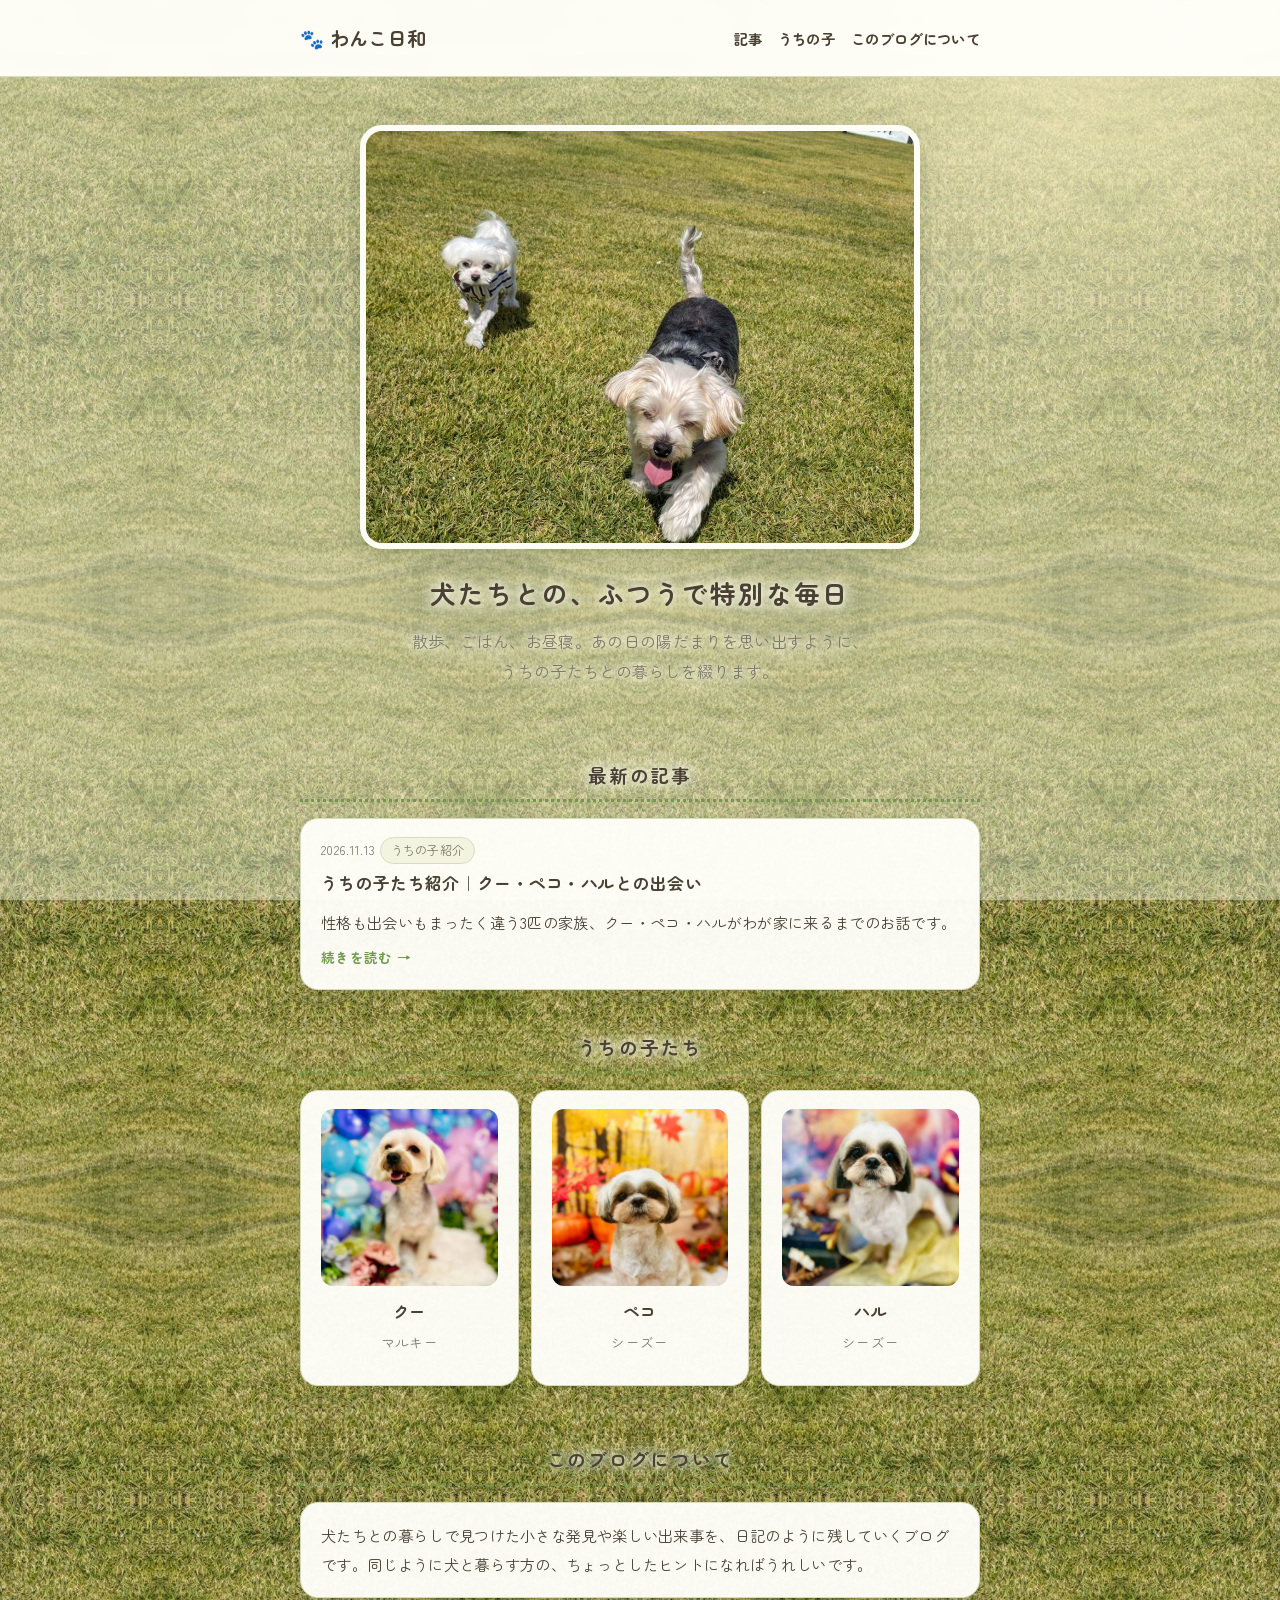
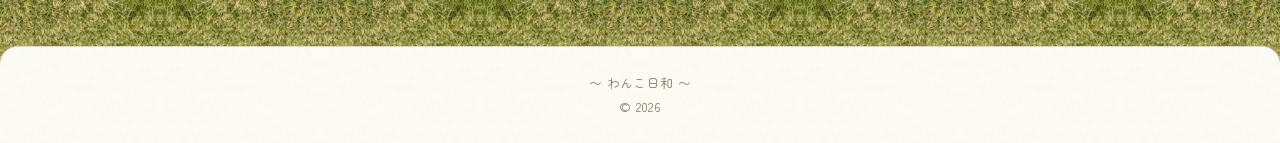
==== public/index.html @ e28efe85 "Add files via upload" ====
<!DOCTYPE html>
<html lang="ja">
<head>
<meta charset="utf-8">
<meta name="viewport" content="width=device-width, initial-scale=1, viewport-fit=cover">
<title>わんこ日和 | 犬たちとの暮らしの記録</title>
<link rel="stylesheet" href="https://fonts.googleapis.com/css2?family=Zen+Maru+Gothic:wght@400;500;700&display=swap">
<style>
:root{
  --bg:#f3f4e0;--sky:#d9ecf4;--grass:#c9e0ae;--veil:rgba(243,246,225,.42);--surface:rgba(255,255,250,.96);--text:#4a4034;--muted:#7d7766;--accent:#6f9a4e;--line:#d7dcbc;
  box-sizing:border-box;padding-top:env(safe-area-inset-top,0px);padding-bottom:env(safe-area-inset-bottom,0px);
}
@media (prefers-color-scheme:dark){
  :root:not([data-theme="light"]){--bg:#1f2a22;--sky:#1b2a35;--grass:#26402b;--veil:rgba(16,28,18,.7);--surface:rgba(58,76,62,.94);--text:#e6eedb;--muted:#9fb099;--accent:#9fcb7e;--line:#3d5441}
}
:root[data-theme="dark"]{--bg:#1f2a22;--sky:#1b2a35;--grass:#26402b;--veil:rgba(16,28,18,.7);--surface:rgba(58,76,62,.94);--text:#e6eedb;--muted:#9fb099;--accent:#9fcb7e;--line:#3d5441}
html{scroll-padding-top:env(safe-area-inset-top,0px)}
*{box-sizing:border-box}
body{margin:0;background:var(--bg);color:var(--text);font-family:"Zen Maru Gothic","Hiragino Maru Gothic ProN","Yu Gothic","Noto Sans JP",sans-serif;line-height:1.9;letter-spacing:.02em;background-image:radial-gradient(circle at 85% 8%,rgba(255,244,200,.6),transparent 30%),linear-gradient(var(--veil),var(--veil)),url(images/grass.jpg);background-size:auto,auto,320px auto;background-repeat:no-repeat,no-repeat,repeat;background-attachment:fixed,fixed,scroll}
a{color:var(--accent);text-decoration:none}
.wrap{max-width:720px;margin:0 auto;padding:0 20px}
header{padding:20px 0;border-bottom:1px solid var(--line)}
header .wrap{display:flex;justify-content:space-between;align-items:center;gap:12px}
.logo{font-weight:700;font-size:1.2rem;color:var(--text)}
nav{display:flex;gap:16px;font-size:.9rem}nav a{color:var(--text);font-weight:700}nav a:hover{text-decoration:underline;text-underline-offset:5px;text-decoration-color:var(--accent);text-decoration-thickness:2px}
.hero{text-align:center;padding:48px 0 32px}
.hero .emoji{font-size:3rem}
.hero h1{margin:8px 0;font-size:1.6rem;letter-spacing:.08em}
.hero p{color:var(--muted);margin:0}
h2{font-size:1.15rem;margin:40px 0 16px;text-align:center;letter-spacing:.15em;padding-bottom:6px;border-bottom:3px dotted var(--accent)}
.card{background:var(--surface);border:1px solid var(--line);border-radius:18px;padding:18px 20px;margin-bottom:16px;box-shadow:0 4px 14px rgba(60,80,40,.15)}
.card .meta{font-size:.8rem;color:var(--muted)}
.card h3{margin:4px 0 8px;font-size:1.05rem}
.card p{margin:0;font-size:.95rem}
.tag{display:inline-block;font-size:.75rem;padding:1px 10px;border-radius:99px;background:var(--bg);border:1px solid var(--line);color:var(--muted);margin-right:6px}
.dogs{display:grid;grid-template-columns:repeat(auto-fit,minmax(180px,1fr));gap:12px}
.dog{text-align:center;padding-bottom:28px}
.dog .face{font-size:2.4rem;background:var(--bg);border-radius:12px;padding:12px 0;margin-bottom:8px}
.dog b{display:block}
.dog span{font-size:.85rem;color:var(--muted)}
footer{margin-top:48px;padding:24px 0;border-top:1px solid var(--line);text-align:center;font-size:.8rem;color:var(--muted)}
.hero .hero-img{display:block;width:100%;max-width:560px;height:auto;margin:0 auto 20px;border-radius:22px;border:6px solid var(--surface);box-shadow:0 6px 20px rgba(60,80,40,.25)}
.dog .face-img{display:block;width:100%;aspect-ratio:1;object-fit:cover;border-radius:12px;margin-bottom:10px}
header,main,footer{position:relative;z-index:1}
.reveal{opacity:0;transform:translateY(24px);transition:opacity .7s ease,transform .7s ease}
.reveal.show{opacity:1;transform:none}
.hero .hero-img{animation:pop .9s ease backwards;will-change:transform}
@keyframes pop{from{opacity:0;transform:scale(.9) rotate(-3deg)}to{opacity:1;transform:none}}
.paw{position:fixed;bottom:-40px;z-index:0;pointer-events:none;opacity:0;animation:drift linear forwards}
@keyframes drift{0%{transform:translateY(0) rotate(0);opacity:0}10%{opacity:.35}90%{opacity:.25}100%{transform:translateY(-110vh) rotate(40deg);opacity:0}}
.burst{position:fixed;z-index:5;pointer-events:none;animation:burst .8s ease-out forwards}
@keyframes burst{to{transform:translate(var(--dx),var(--dy)) rotate(40deg);opacity:0}}
#bar{position:fixed;top:env(safe-area-inset-top,0px);left:0;height:3px;width:0;background:var(--accent);z-index:20}
@media (prefers-reduced-motion:reduce){.reveal{opacity:1;transform:none;transition:none}.hero .hero-img,.dog.wiggle{animation:none}}
[hidden]{display:none!important}
.card h3 a{color:inherit}
.more{display:inline-block;margin-top:8px;font-size:.85rem;font-weight:700}
.card.linked{cursor:pointer;transition:box-shadow .3s}
.card.linked:hover{box-shadow:0 8px 22px rgba(60,80,40,.28)}
.post-title{font-size:1.4rem;margin:6px 0 16px;line-height:1.5}
.post-body p{margin:0 0 1.1em}
.back{display:inline-block;margin:24px 0 12px;font-weight:700}
.pn{display:flex;justify-content:space-between;gap:12px;margin-top:20px;font-size:.9rem}
header{background:var(--surface);backdrop-filter:blur(6px)}
footer{background:var(--surface);border-radius:18px 18px 0 0}
.hero h1,.hero p,h2{text-shadow:0 0 6px var(--bg),0 0 12px var(--bg),0 0 18px var(--bg)}
.dog .face-img{position:relative;transition:transform .35s ease,box-shadow .35s ease}
@media (hover:hover){.dog .face-img:hover{transform:scale(1.18);z-index:3;box-shadow:0 10px 26px rgba(40,60,30,.4)}}
@media (prefers-reduced-motion:reduce){.dog .face-img{transition:none}}
.post-body h2.sub{text-align:left;font-size:1.05rem;letter-spacing:.05em;margin:30px 0 10px;padding-bottom:4px;border-bottom:2px dotted var(--accent);text-shadow:none}
.post-img{display:block;width:100%;max-width:260px;aspect-ratio:1;object-fit:cover;border-radius:14px;margin:8px auto 14px}
</style>
</head>
<body>
<header>
  <div class="wrap">
    <a class="logo" href="#top">🐾 わんこ日和</a>
    <nav><a href="#posts">記事</a><a href="#dogs">うちの子</a><a href="#about">このブログについて</a></nav>
  </div>
</header>

<main class="wrap" id="top">
  <section class="hero">
    <img class="hero-img" src="images/hero.jpg" alt="芝生の上を元気に走ってくる2匹の犬">
    <h1>犬たちとの、ふつうで特別な毎日</h1>
    <p>散歩、ごはん、お昼寝。あの日の陽だまりを思い出すように、<br>うちの子たちとの暮らしを綴ります。</p>
  </section>

  <h2 id="posts">最新の記事</h2>
  <div id="post-list"></div>

  <h2 id="dogs">うちの子たち</h2>
  <div class="dogs">
    <div class="card dog"><img class="face-img" src="images/koo.jpg" alt="クーの写真"><b>クー</b><span>マルキー</span></div>
    <div class="card dog"><img class="face-img" src="images/peko.jpg" alt="ペコの写真"><b>ペコ</b><span>シーズー</span></div>
    <div class="card dog"><img class="face-img" src="images/haru.jpg" alt="ハルの写真"><b>ハル</b><span>シーズー</span></div>
  </div>

  <h2 id="about">このブログについて</h2>
  <div class="card">
    <p>犬たちとの暮らしで見つけた小さな発見や楽しい出来事を、日記のように残していくブログです。同じように犬と暮らす方の、ちょっとしたヒントになればうれしいです。</p>
  </div>
</main>

<footer>〜 わんこ日和 〜<br>© 2026</footer>
<script>
(function(){
  var reduce=window.matchMedia('(prefers-reduced-motion: reduce)').matches;
  var bar=document.createElement('div');bar.id='bar';document.body.appendChild(bar);

  // スクロールで要素がふわっと現れる
  var targets=document.querySelectorAll('.hero h1,.hero p,h2,.card:not(.dog)');
  targets.forEach(function(el,i){el.classList.add('reveal');});
  if('IntersectionObserver' in window){
    var io=new IntersectionObserver(function(es){
      es.forEach(function(e){if(e.isIntersecting){e.target.classList.add('show');io.unobserve(e.target);}});
    },{threshold:0.15});
    targets.forEach(function(el){io.observe(el);});
  }else{targets.forEach(function(el){el.classList.add('show');});}

  // スクロール進捗バー＋トップ画像のゆるいパララックス
  var hero=document.querySelector('.hero-img'),ticking=false;
  function onScroll(){
    var h=document.documentElement.scrollHeight-window.innerHeight;
    bar.style.width=(h>0?window.scrollY/h*100:0)+'%';
    if(hero&&!reduce){hero.style.transform='translateY('+Math.min(window.scrollY*0.12,60)+'px)';}
    ticking=false;
  }
  window.addEventListener('scroll',function(){if(!ticking){ticking=true;requestAnimationFrame(onScroll);}},{passive:true});

  // 背景をふわふわ舞う肉球
  function spawnPaw(){
    var p=document.createElement('span');p.className='paw';p.textContent='\uD83D\uDC3E';
    p.style.left=Math.random()*95+'vw';p.style.fontSize=(16+Math.random()*20)+'px';
    p.style.animationDuration=(9+Math.random()*7)+'s';
    p.addEventListener('animationend',function(){p.remove();});
    document.body.appendChild(p);
  }
  if(!reduce){spawnPaw();setInterval(function(){if(!document.hidden)spawnPaw();},1400);}

  // タップ位置から肉球がぽんっと飛び出す
  function burst(x,y,n){
    if(reduce)return;
    for(var i=0;i<n;i++){
      var b=document.createElement('span');b.className='burst';b.textContent='\uD83D\uDC3E';
      var a=Math.random()*Math.PI*2,d=40+Math.random()*60;
      b.style.left=x+'px';b.style.top=y+'px';
      b.style.setProperty('--dx',Math.cos(a)*d+'px');b.style.setProperty('--dy',Math.sin(a)*d+'px');
      b.addEventListener('animationend',function(){this.remove();});
      document.body.appendChild(b);
    }
  }
  if(hero){hero.addEventListener('click',function(e){burst(e.clientX,e.clientY,7);});}

})();
</script>
<script>
(function(){
  var home=document.querySelector('main'),homeTitle=document.title;
  var view=document.createElement('main');view.className='wrap';view.id='article-view';view.hidden=true;
  home.parentNode.insertBefore(view,home.nextSibling);
  var list=document.getElementById('post-list'),posts=[],cache={};

  function esc(s){return String(s).replace(/&/g,'&amp;').replace(/</g,'&lt;').replace(/"/g,'&quot;');}
  function today(){var d=new Date();return d.getFullYear()+'-'+('0'+(d.getMonth()+1)).slice(-2)+'-'+('0'+d.getDate()).slice(-2);}
  function show(d){return d.replace(/-/g,'.');}

  // 記事ファイルの書き方：「## 見出し」「[img:画像のパス]」、空行で段落を区切る
  function parse(text){
    return text.replace(/\r/g,'').split(/\n{2,}/).map(function(b){
      b=b.trim();if(!b)return '';
      if(b.indexOf('## ')===0)return '<h2 class="sub">'+esc(b.slice(3))+'</h2>';
      var m=b.match(/^\[img:(.+)\]$/);
      if(m)return '<img class="post-img" src="'+esc(m[1])+'" alt="">';
      return '<p>'+esc(b).replace(/\n/g,'<br>')+'</p>';
    }).join('');
  }

  function renderList(){
    list.innerHTML='';
    posts.forEach(function(p){
      var c=document.createElement('article');c.className='card linked';
      c.innerHTML='<div class="meta">'+show(p.date)+' <span class="tag">'+esc(p.tag)+'</span></div>'+
        '<h3><a href="#'+esc(p.id)+'">'+esc(p.title)+'</a></h3><p>'+esc(p.summary)+'</p>'+
        '<a class="more" href="#'+esc(p.id)+'">続きを読む →</a>';
      c.addEventListener('click',function(e){if(!e.target.closest('a'))location.hash=p.id;});
      list.appendChild(c);
    });
    if(!posts.length)list.innerHTML='<div class="card"><p>記事は準備中です。</p></div>';
  }

  function showPost(i){
    var p=posts[i],older=posts[i+1],newer=posts[i-1];
    function draw(html){
      view.innerHTML='<a class="back" href="#posts">← 記事一覧へ戻る</a>'+
        '<article class="card"><div class="meta">'+show(p.date)+' <span class="tag">'+esc(p.tag)+'</span></div>'+
        '<h1 class="post-title">'+esc(p.title)+'</h1><div class="post-body">'+html+'</div></article>'+
        '<div class="pn"><span>'+(older?'<a href="#'+esc(older.id)+'">← '+esc(older.title)+'</a>':'')+'</span>'+
        '<span>'+(newer?'<a href="#'+esc(newer.id)+'">'+esc(newer.title)+' →</a>':'')+'</span></div>';
    }
    document.title=p.title+' | わんこ日和';
    home.hidden=true;view.hidden=false;window.scrollTo(0,0);
    if(cache[p.id]!==undefined){draw(cache[p.id]);return;}
    view.innerHTML='<p>読み込み中…</p>';
    fetch('posts/'+p.file).then(function(r){if(!r.ok)throw 0;return r.text();}).then(function(t){
      cache[p.id]=parse(t);if(location.hash.slice(1)===p.id)draw(cache[p.id]);
    }).catch(function(){view.innerHTML='<a class="back" href="#posts">← 記事一覧へ戻る</a><p>記事を読み込めませんでした。</p>';});
  }

  function route(){
    var id=location.hash.slice(1),i=-1;
    posts.forEach(function(p,k){if(p.id===id)i=k;});
    if(i>=0){showPost(i);return;}
    var was=!view.hidden;view.hidden=true;home.hidden=false;document.title=homeTitle;
    var t=id&&document.getElementById(id);
    if(t){setTimeout(function(){t.scrollIntoView();},0);}else if(was){window.scrollTo(0,0);}
  }
  window.addEventListener('hashchange',route);

  // 予約投稿：日付が今日より先の記事は、その日が来るまで表示しない
  fetch('posts/posts.json').then(function(r){return r.json();}).then(function(a){
    posts=a.filter(function(p){return p.date<=today();}).sort(function(x,y){return x.date<y.date?1:-1;});
    renderList();route();
  }).catch(function(){list.innerHTML='<div class="card"><p>記事を読み込めませんでした。</p></div>';});
})();
</script>
</body>
</html>
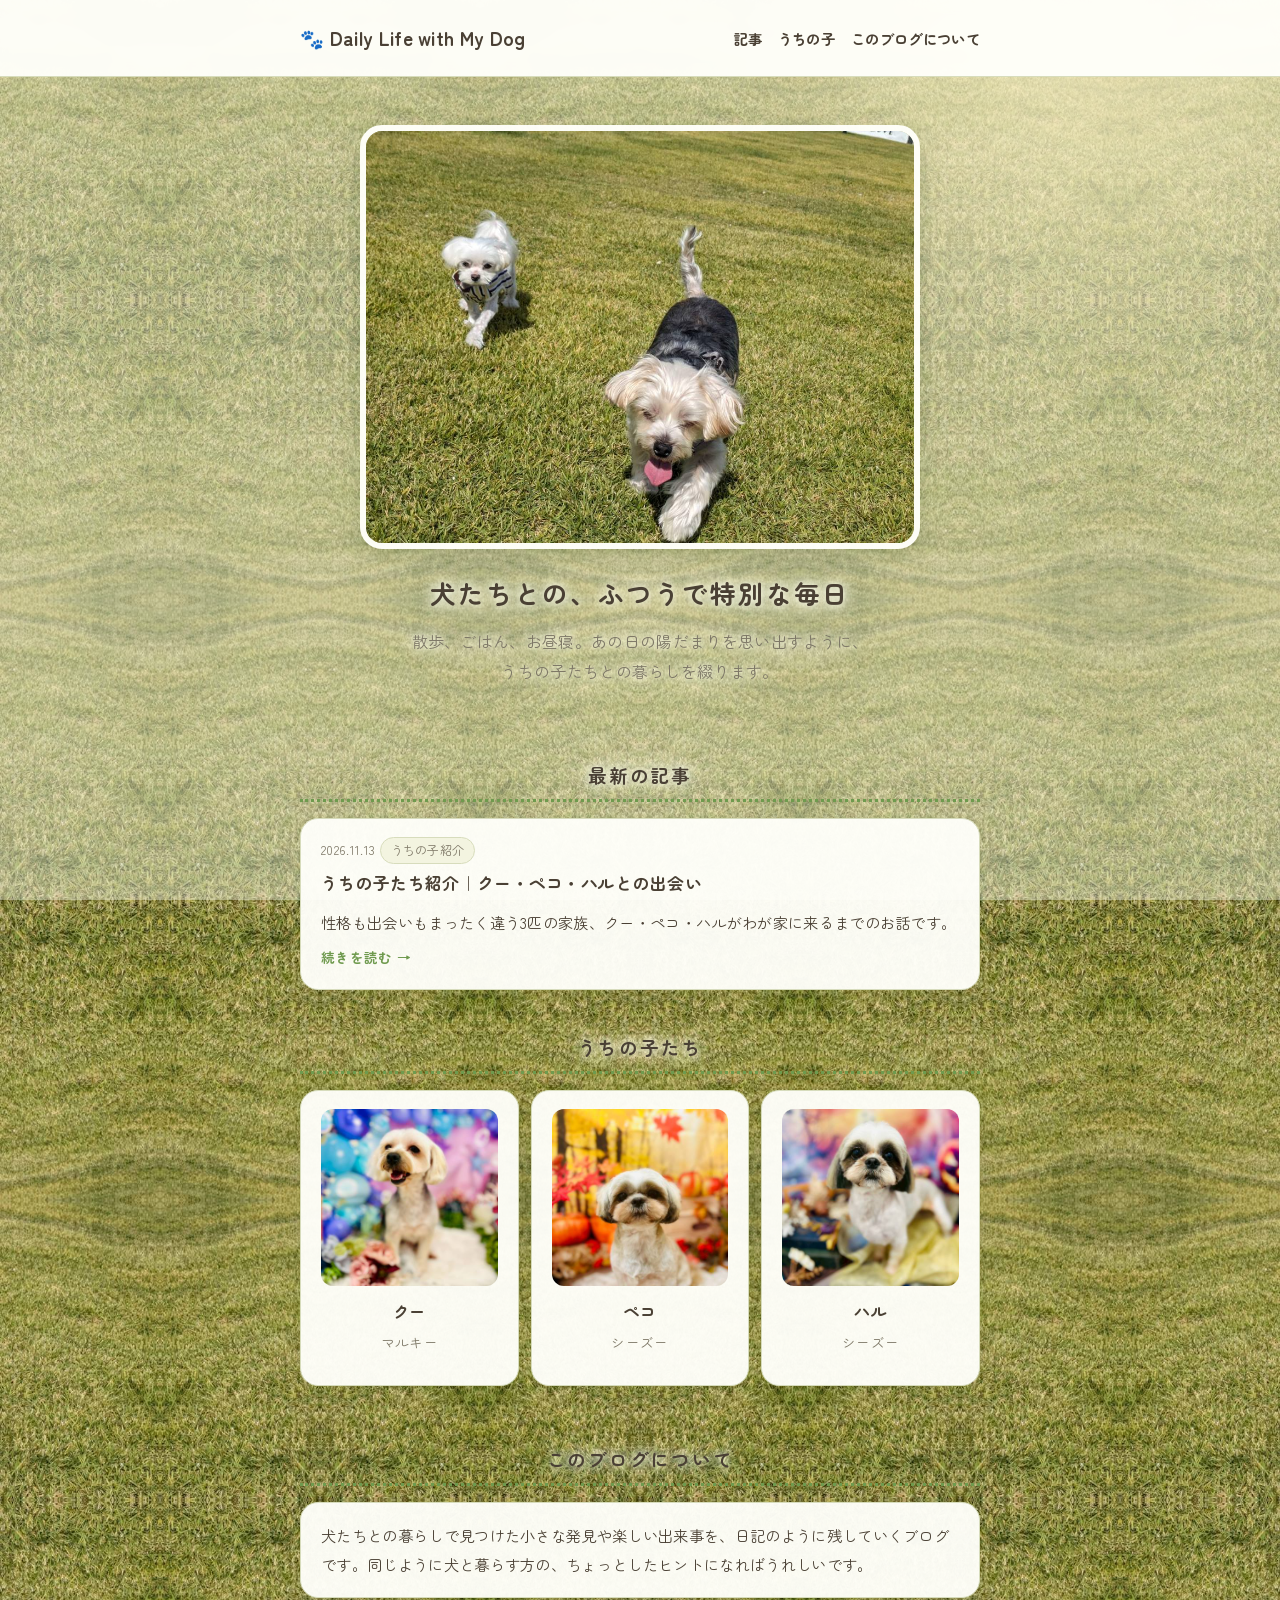
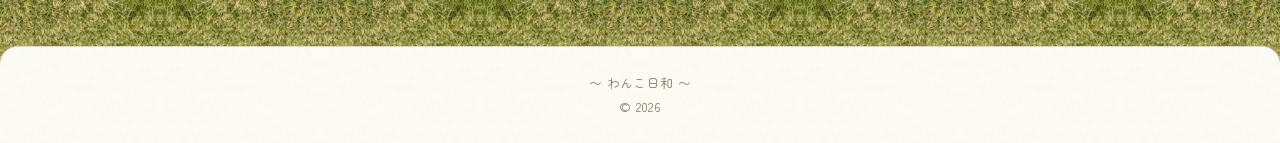
==== commit 127baaa1: "Update index.html" ====
--- a/public/index.html
+++ b/public/index.html
@@ -74,7 +74,7 @@
 <body>
 <header>
   <div class="wrap">
-    <a class="logo" href="#top">🐾 わんこ日和</a>
+    <a class="logo" href="#top">🐾 Daily Life with My Dog</a>
     <nav><a href="#posts">記事</a><a href="#dogs">うちの子</a><a href="#about">このブログについて</a></nav>
   </div>
 </header>
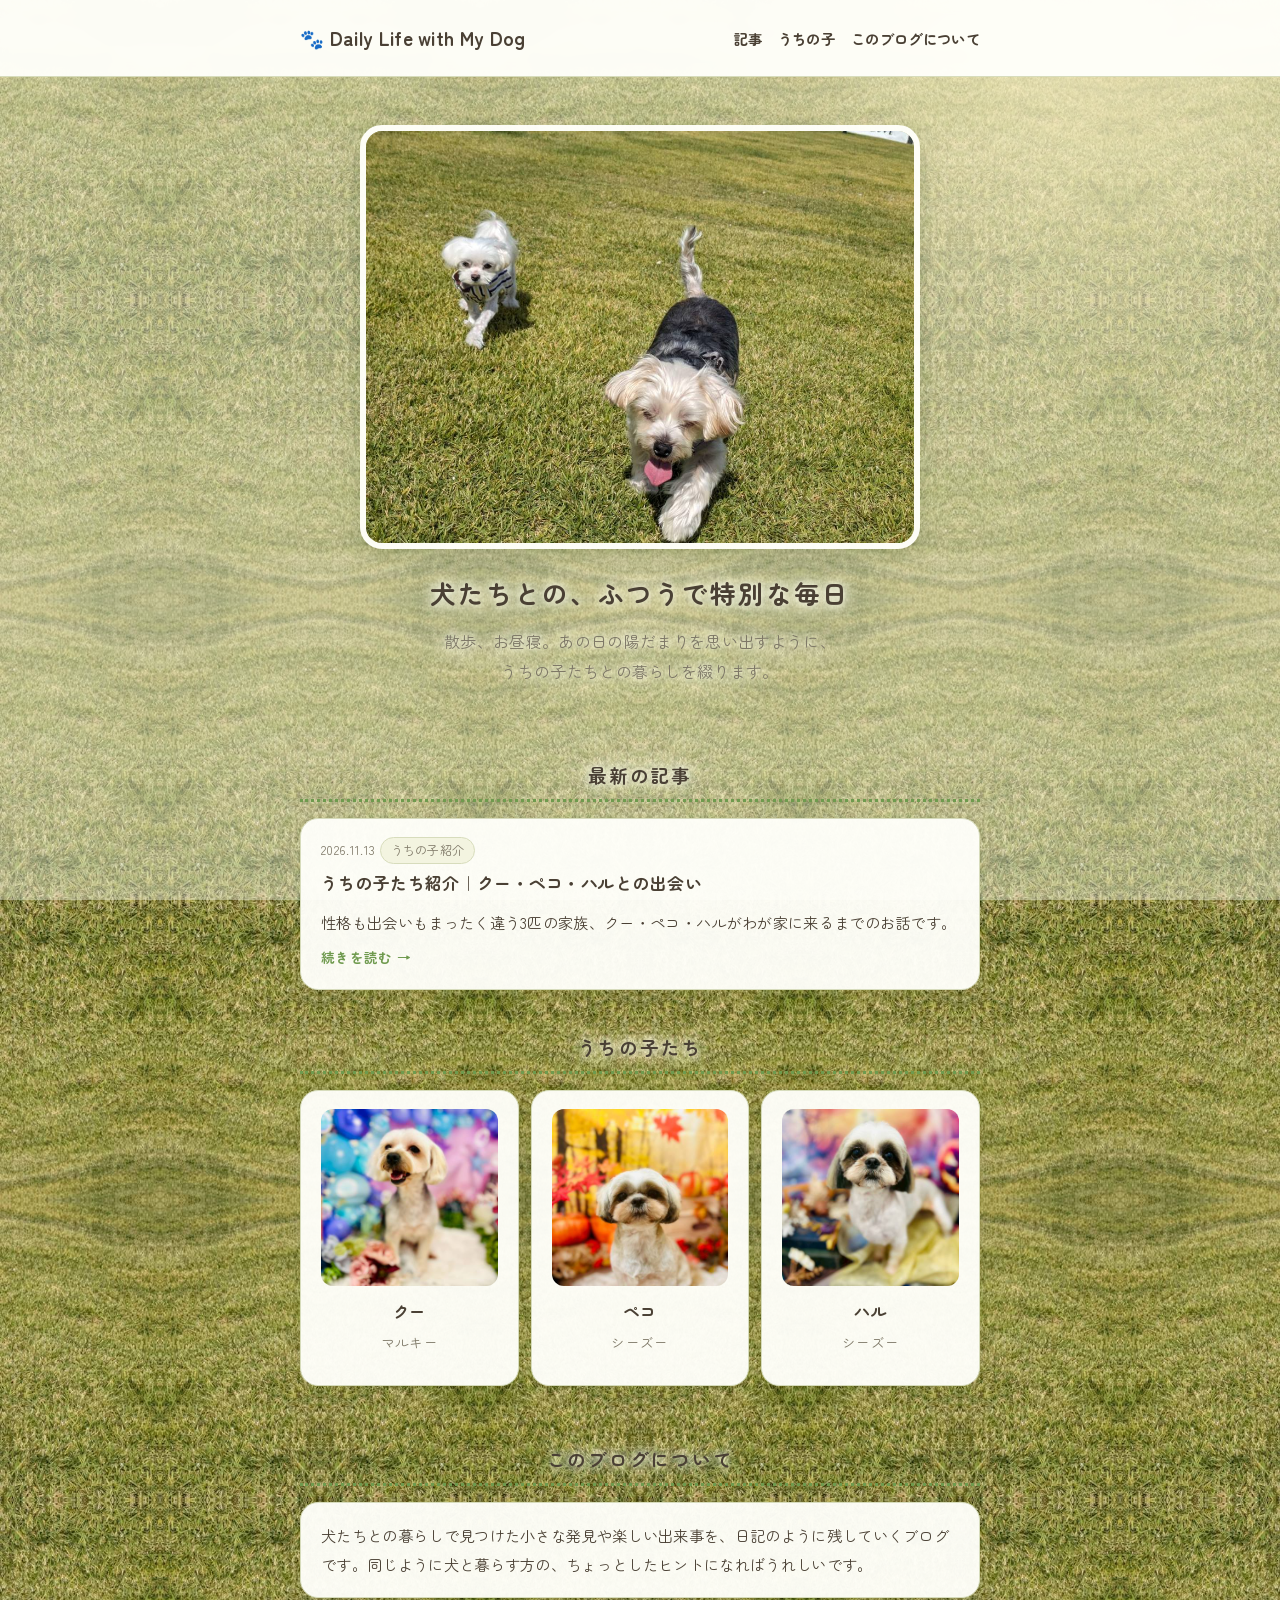
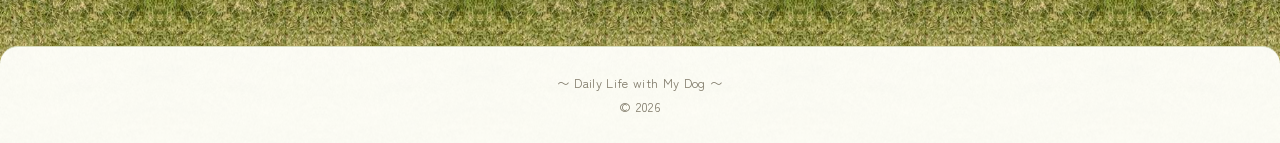
==== commit ba631c79: "Update index.html" ====
--- a/public/index.html
+++ b/public/index.html
@@ -83,7 +83,7 @@
   <section class="hero">
     <img class="hero-img" src="images/hero.jpg" alt="芝生の上を元気に走ってくる2匹の犬">
     <h1>犬たちとの、ふつうで特別な毎日</h1>
-    <p>散歩、ごはん、お昼寝。あの日の陽だまりを思い出すように、<br>うちの子たちとの暮らしを綴ります。</p>
+    <p>散歩、お昼寝。あの日の陽だまりを思い出すように、<br>うちの子たちとの暮らしを綴ります。</p>
   </section>
 
   <h2 id="posts">最新の記事</h2>
@@ -102,7 +102,7 @@
   </div>
 </main>
 
-<footer>〜 わんこ日和 〜<br>© 2026</footer>
+<footer>〜 Daily Life with My Dog 〜<br>© 2026</footer>
 <script>
 (function(){
   var reduce=window.matchMedia('(prefers-reduced-motion: reduce)').matches;
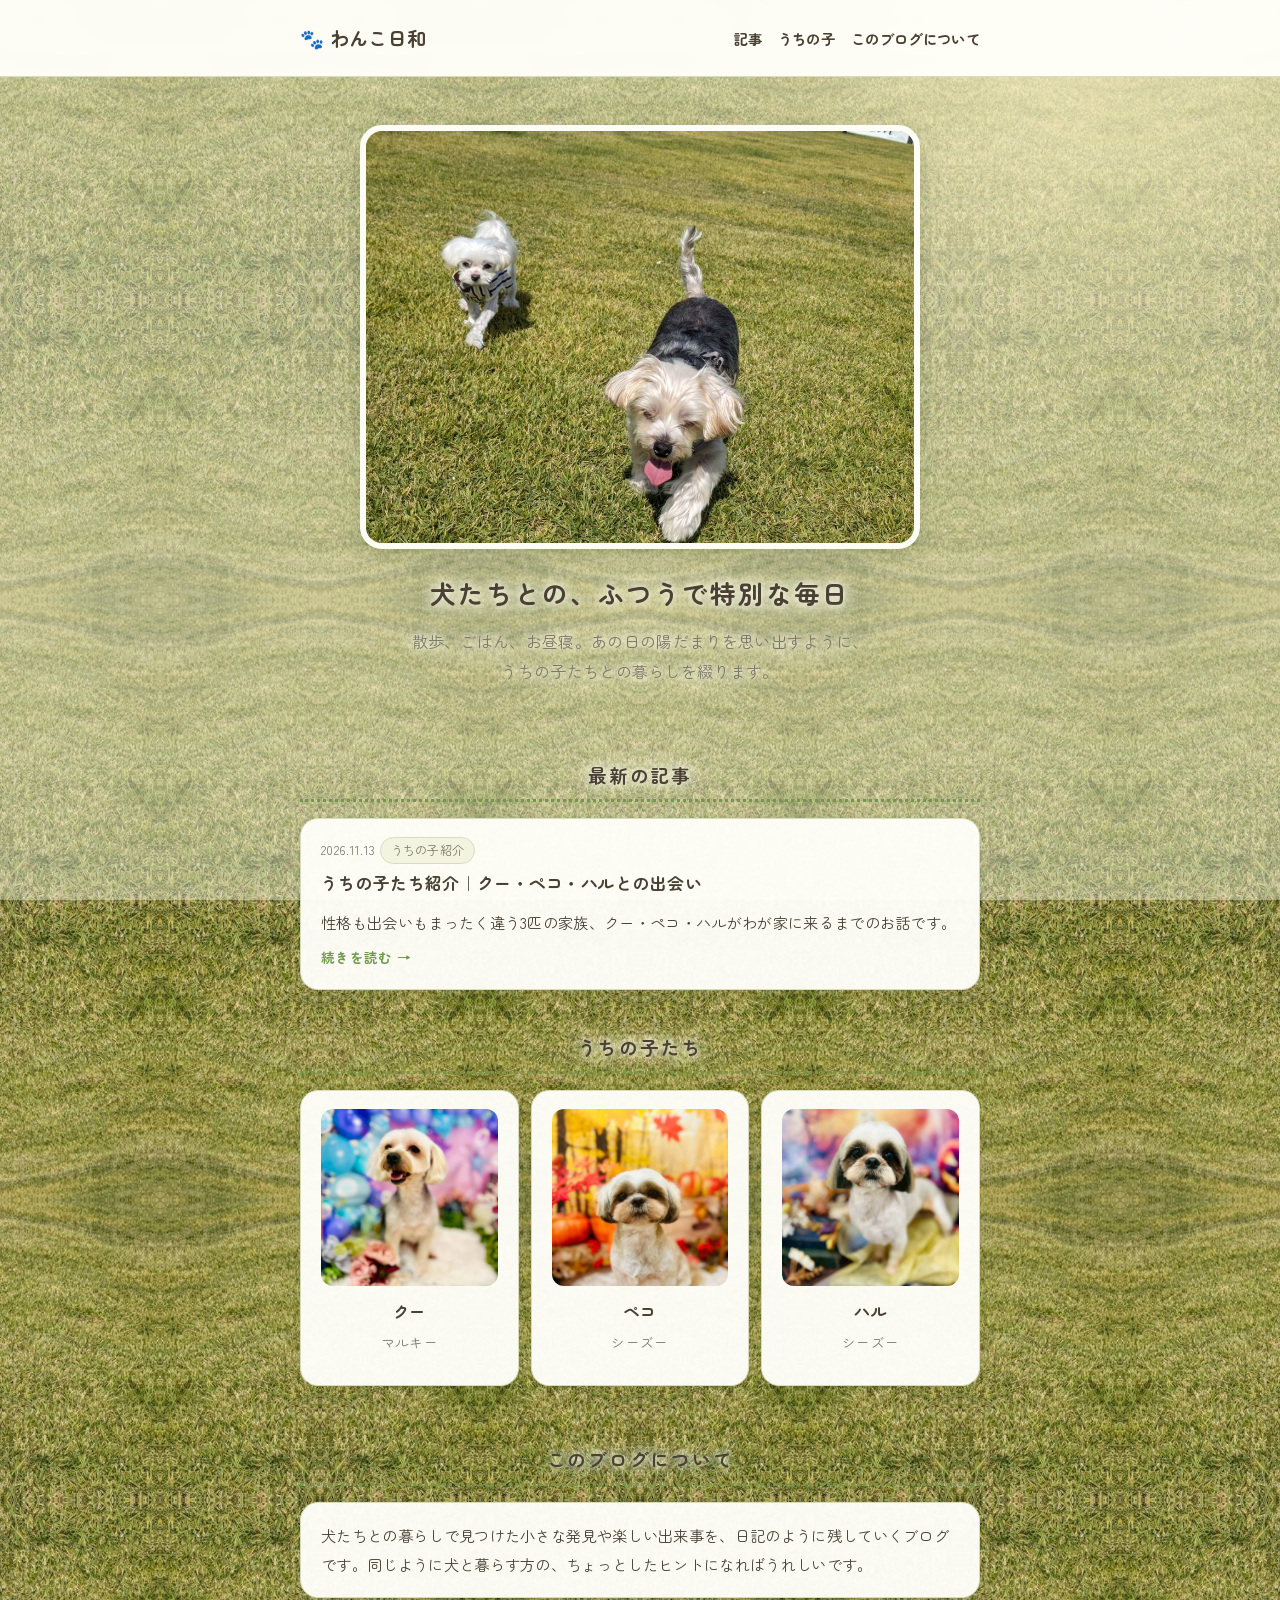
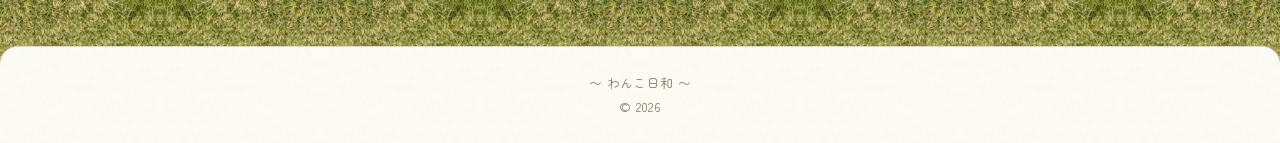
==== commit 84e306b7: "Add files via upload" ====
--- a/public/index.html
+++ b/public/index.html
@@ -5,76 +5,12 @@
 <meta name="viewport" content="width=device-width, initial-scale=1, viewport-fit=cover">
 <title>わんこ日和 | 犬たちとの暮らしの記録</title>
 <link rel="stylesheet" href="https://fonts.googleapis.com/css2?family=Zen+Maru+Gothic:wght@400;500;700&display=swap">
-<style>
-:root{
-  --bg:#f3f4e0;--sky:#d9ecf4;--grass:#c9e0ae;--veil:rgba(243,246,225,.42);--surface:rgba(255,255,250,.96);--text:#4a4034;--muted:#7d7766;--accent:#6f9a4e;--line:#d7dcbc;
-  box-sizing:border-box;padding-top:env(safe-area-inset-top,0px);padding-bottom:env(safe-area-inset-bottom,0px);
-}
-@media (prefers-color-scheme:dark){
-  :root:not([data-theme="light"]){--bg:#1f2a22;--sky:#1b2a35;--grass:#26402b;--veil:rgba(16,28,18,.7);--surface:rgba(58,76,62,.94);--text:#e6eedb;--muted:#9fb099;--accent:#9fcb7e;--line:#3d5441}
-}
-:root[data-theme="dark"]{--bg:#1f2a22;--sky:#1b2a35;--grass:#26402b;--veil:rgba(16,28,18,.7);--surface:rgba(58,76,62,.94);--text:#e6eedb;--muted:#9fb099;--accent:#9fcb7e;--line:#3d5441}
-html{scroll-padding-top:env(safe-area-inset-top,0px)}
-*{box-sizing:border-box}
-body{margin:0;background:var(--bg);color:var(--text);font-family:"Zen Maru Gothic","Hiragino Maru Gothic ProN","Yu Gothic","Noto Sans JP",sans-serif;line-height:1.9;letter-spacing:.02em;background-image:radial-gradient(circle at 85% 8%,rgba(255,244,200,.6),transparent 30%),linear-gradient(var(--veil),var(--veil)),url(images/grass.jpg);background-size:auto,auto,320px auto;background-repeat:no-repeat,no-repeat,repeat;background-attachment:fixed,fixed,scroll}
-a{color:var(--accent);text-decoration:none}
-.wrap{max-width:720px;margin:0 auto;padding:0 20px}
-header{padding:20px 0;border-bottom:1px solid var(--line)}
-header .wrap{display:flex;justify-content:space-between;align-items:center;gap:12px}
-.logo{font-weight:700;font-size:1.2rem;color:var(--text)}
-nav{display:flex;gap:16px;font-size:.9rem}nav a{color:var(--text);font-weight:700}nav a:hover{text-decoration:underline;text-underline-offset:5px;text-decoration-color:var(--accent);text-decoration-thickness:2px}
-.hero{text-align:center;padding:48px 0 32px}
-.hero .emoji{font-size:3rem}
-.hero h1{margin:8px 0;font-size:1.6rem;letter-spacing:.08em}
-.hero p{color:var(--muted);margin:0}
-h2{font-size:1.15rem;margin:40px 0 16px;text-align:center;letter-spacing:.15em;padding-bottom:6px;border-bottom:3px dotted var(--accent)}
-.card{background:var(--surface);border:1px solid var(--line);border-radius:18px;padding:18px 20px;margin-bottom:16px;box-shadow:0 4px 14px rgba(60,80,40,.15)}
-.card .meta{font-size:.8rem;color:var(--muted)}
-.card h3{margin:4px 0 8px;font-size:1.05rem}
-.card p{margin:0;font-size:.95rem}
-.tag{display:inline-block;font-size:.75rem;padding:1px 10px;border-radius:99px;background:var(--bg);border:1px solid var(--line);color:var(--muted);margin-right:6px}
-.dogs{display:grid;grid-template-columns:repeat(auto-fit,minmax(180px,1fr));gap:12px}
-.dog{text-align:center;padding-bottom:28px}
-.dog .face{font-size:2.4rem;background:var(--bg);border-radius:12px;padding:12px 0;margin-bottom:8px}
-.dog b{display:block}
-.dog span{font-size:.85rem;color:var(--muted)}
-footer{margin-top:48px;padding:24px 0;border-top:1px solid var(--line);text-align:center;font-size:.8rem;color:var(--muted)}
-.hero .hero-img{display:block;width:100%;max-width:560px;height:auto;margin:0 auto 20px;border-radius:22px;border:6px solid var(--surface);box-shadow:0 6px 20px rgba(60,80,40,.25)}
-.dog .face-img{display:block;width:100%;aspect-ratio:1;object-fit:cover;border-radius:12px;margin-bottom:10px}
-header,main,footer{position:relative;z-index:1}
-.reveal{opacity:0;transform:translateY(24px);transition:opacity .7s ease,transform .7s ease}
-.reveal.show{opacity:1;transform:none}
-.hero .hero-img{animation:pop .9s ease backwards;will-change:transform}
-@keyframes pop{from{opacity:0;transform:scale(.9) rotate(-3deg)}to{opacity:1;transform:none}}
-.paw{position:fixed;bottom:-40px;z-index:0;pointer-events:none;opacity:0;animation:drift linear forwards}
-@keyframes drift{0%{transform:translateY(0) rotate(0);opacity:0}10%{opacity:.35}90%{opacity:.25}100%{transform:translateY(-110vh) rotate(40deg);opacity:0}}
-.burst{position:fixed;z-index:5;pointer-events:none;animation:burst .8s ease-out forwards}
-@keyframes burst{to{transform:translate(var(--dx),var(--dy)) rotate(40deg);opacity:0}}
-#bar{position:fixed;top:env(safe-area-inset-top,0px);left:0;height:3px;width:0;background:var(--accent);z-index:20}
-@media (prefers-reduced-motion:reduce){.reveal{opacity:1;transform:none;transition:none}.hero .hero-img,.dog.wiggle{animation:none}}
-[hidden]{display:none!important}
-.card h3 a{color:inherit}
-.more{display:inline-block;margin-top:8px;font-size:.85rem;font-weight:700}
-.card.linked{cursor:pointer;transition:box-shadow .3s}
-.card.linked:hover{box-shadow:0 8px 22px rgba(60,80,40,.28)}
-.post-title{font-size:1.4rem;margin:6px 0 16px;line-height:1.5}
-.post-body p{margin:0 0 1.1em}
-.back{display:inline-block;margin:24px 0 12px;font-weight:700}
-.pn{display:flex;justify-content:space-between;gap:12px;margin-top:20px;font-size:.9rem}
-header{background:var(--surface);backdrop-filter:blur(6px)}
-footer{background:var(--surface);border-radius:18px 18px 0 0}
-.hero h1,.hero p,h2{text-shadow:0 0 6px var(--bg),0 0 12px var(--bg),0 0 18px var(--bg)}
-.dog .face-img{position:relative;transition:transform .35s ease,box-shadow .35s ease}
-@media (hover:hover){.dog .face-img:hover{transform:scale(1.18);z-index:3;box-shadow:0 10px 26px rgba(40,60,30,.4)}}
-@media (prefers-reduced-motion:reduce){.dog .face-img{transition:none}}
-.post-body h2.sub{text-align:left;font-size:1.05rem;letter-spacing:.05em;margin:30px 0 10px;padding-bottom:4px;border-bottom:2px dotted var(--accent);text-shadow:none}
-.post-img{display:block;width:100%;max-width:260px;aspect-ratio:1;object-fit:cover;border-radius:14px;margin:8px auto 14px}
-</style>
+<link rel="stylesheet" href="css/style.css">
 </head>
 <body>
 <header>
   <div class="wrap">
-    <a class="logo" href="#top">🐾 Daily Life with My Dog</a>
+    <a class="logo" href="#top">🐾 わんこ日和</a>
     <nav><a href="#posts">記事</a><a href="#dogs">うちの子</a><a href="#about">このブログについて</a></nav>
   </div>
 </header>
@@ -83,7 +19,7 @@
   <section class="hero">
     <img class="hero-img" src="images/hero.jpg" alt="芝生の上を元気に走ってくる2匹の犬">
     <h1>犬たちとの、ふつうで特別な毎日</h1>
-    <p>散歩、お昼寝。あの日の陽だまりを思い出すように、<br>うちの子たちとの暮らしを綴ります。</p>
+    <p>散歩、ごはん、お昼寝。あの日の陽だまりを思い出すように、<br>うちの子たちとの暮らしを綴ります。</p>
   </section>
 
   <h2 id="posts">最新の記事</h2>
@@ -102,127 +38,8 @@
   </div>
 </main>
 
-<footer>〜 Daily Life with My Dog 〜<br>© 2026</footer>
-<script>
-(function(){
-  var reduce=window.matchMedia('(prefers-reduced-motion: reduce)').matches;
-  var bar=document.createElement('div');bar.id='bar';document.body.appendChild(bar);
-
-  // スクロールで要素がふわっと現れる
-  var targets=document.querySelectorAll('.hero h1,.hero p,h2,.card:not(.dog)');
-  targets.forEach(function(el,i){el.classList.add('reveal');});
-  if('IntersectionObserver' in window){
-    var io=new IntersectionObserver(function(es){
-      es.forEach(function(e){if(e.isIntersecting){e.target.classList.add('show');io.unobserve(e.target);}});
-    },{threshold:0.15});
-    targets.forEach(function(el){io.observe(el);});
-  }else{targets.forEach(function(el){el.classList.add('show');});}
-
-  // スクロール進捗バー＋トップ画像のゆるいパララックス
-  var hero=document.querySelector('.hero-img'),ticking=false;
-  function onScroll(){
-    var h=document.documentElement.scrollHeight-window.innerHeight;
-    bar.style.width=(h>0?window.scrollY/h*100:0)+'%';
-    if(hero&&!reduce){hero.style.transform='translateY('+Math.min(window.scrollY*0.12,60)+'px)';}
-    ticking=false;
-  }
-  window.addEventListener('scroll',function(){if(!ticking){ticking=true;requestAnimationFrame(onScroll);}},{passive:true});
-
-  // 背景をふわふわ舞う肉球
-  function spawnPaw(){
-    var p=document.createElement('span');p.className='paw';p.textContent='\uD83D\uDC3E';
-    p.style.left=Math.random()*95+'vw';p.style.fontSize=(16+Math.random()*20)+'px';
-    p.style.animationDuration=(9+Math.random()*7)+'s';
-    p.addEventListener('animationend',function(){p.remove();});
-    document.body.appendChild(p);
-  }
-  if(!reduce){spawnPaw();setInterval(function(){if(!document.hidden)spawnPaw();},1400);}
-
-  // タップ位置から肉球がぽんっと飛び出す
-  function burst(x,y,n){
-    if(reduce)return;
-    for(var i=0;i<n;i++){
-      var b=document.createElement('span');b.className='burst';b.textContent='\uD83D\uDC3E';
-      var a=Math.random()*Math.PI*2,d=40+Math.random()*60;
-      b.style.left=x+'px';b.style.top=y+'px';
-      b.style.setProperty('--dx',Math.cos(a)*d+'px');b.style.setProperty('--dy',Math.sin(a)*d+'px');
-      b.addEventListener('animationend',function(){this.remove();});
-      document.body.appendChild(b);
-    }
-  }
-  if(hero){hero.addEventListener('click',function(e){burst(e.clientX,e.clientY,7);});}
-
-})();
-</script>
-<script>
-(function(){
-  var home=document.querySelector('main'),homeTitle=document.title;
-  var view=document.createElement('main');view.className='wrap';view.id='article-view';view.hidden=true;
-  home.parentNode.insertBefore(view,home.nextSibling);
-  var list=document.getElementById('post-list'),posts=[],cache={};
-
-  function esc(s){return String(s).replace(/&/g,'&amp;').replace(/</g,'&lt;').replace(/"/g,'&quot;');}
-  function today(){var d=new Date();return d.getFullYear()+'-'+('0'+(d.getMonth()+1)).slice(-2)+'-'+('0'+d.getDate()).slice(-2);}
-  function show(d){return d.replace(/-/g,'.');}
-
-  // 記事ファイルの書き方：「## 見出し」「[img:画像のパス]」、空行で段落を区切る
-  function parse(text){
-    return text.replace(/\r/g,'').split(/\n{2,}/).map(function(b){
-      b=b.trim();if(!b)return '';
-      if(b.indexOf('## ')===0)return '<h2 class="sub">'+esc(b.slice(3))+'</h2>';
-      var m=b.match(/^\[img:(.+)\]$/);
-      if(m)return '<img class="post-img" src="'+esc(m[1])+'" alt="">';
-      return '<p>'+esc(b).replace(/\n/g,'<br>')+'</p>';
-    }).join('');
-  }
-
-  function renderList(){
-    list.innerHTML='';
-    posts.forEach(function(p){
-      var c=document.createElement('article');c.className='card linked';
-      c.innerHTML='<div class="meta">'+show(p.date)+' <span class="tag">'+esc(p.tag)+'</span></div>'+
-        '<h3><a href="#'+esc(p.id)+'">'+esc(p.title)+'</a></h3><p>'+esc(p.summary)+'</p>'+
-        '<a class="more" href="#'+esc(p.id)+'">続きを読む →</a>';
-      c.addEventListener('click',function(e){if(!e.target.closest('a'))location.hash=p.id;});
-      list.appendChild(c);
-    });
-    if(!posts.length)list.innerHTML='<div class="card"><p>記事は準備中です。</p></div>';
-  }
-
-  function showPost(i){
-    var p=posts[i],older=posts[i+1],newer=posts[i-1];
-    function draw(html){
-      view.innerHTML='<a class="back" href="#posts">← 記事一覧へ戻る</a>'+
-        '<article class="card"><div class="meta">'+show(p.date)+' <span class="tag">'+esc(p.tag)+'</span></div>'+
-        '<h1 class="post-title">'+esc(p.title)+'</h1><div class="post-body">'+html+'</div></article>'+
-        '<div class="pn"><span>'+(older?'<a href="#'+esc(older.id)+'">← '+esc(older.title)+'</a>':'')+'</span>'+
-        '<span>'+(newer?'<a href="#'+esc(newer.id)+'">'+esc(newer.title)+' →</a>':'')+'</span></div>';
-    }
-    document.title=p.title+' | わんこ日和';
-    home.hidden=true;view.hidden=false;window.scrollTo(0,0);
-    if(cache[p.id]!==undefined){draw(cache[p.id]);return;}
-    view.innerHTML='<p>読み込み中…</p>';
-    fetch('posts/'+p.file).then(function(r){if(!r.ok)throw 0;return r.text();}).then(function(t){
-      cache[p.id]=parse(t);if(location.hash.slice(1)===p.id)draw(cache[p.id]);
-    }).catch(function(){view.innerHTML='<a class="back" href="#posts">← 記事一覧へ戻る</a><p>記事を読み込めませんでした。</p>';});
-  }
-
-  function route(){
-    var id=location.hash.slice(1),i=-1;
-    posts.forEach(function(p,k){if(p.id===id)i=k;});
-    if(i>=0){showPost(i);return;}
-    var was=!view.hidden;view.hidden=true;home.hidden=false;document.title=homeTitle;
-    var t=id&&document.getElementById(id);
-    if(t){setTimeout(function(){t.scrollIntoView();},0);}else if(was){window.scrollTo(0,0);}
-  }
-  window.addEventListener('hashchange',route);
-
-  // 予約投稿：日付が今日より先の記事は、その日が来るまで表示しない
-  fetch('posts/posts.json').then(function(r){return r.json();}).then(function(a){
-    posts=a.filter(function(p){return p.date<=today();}).sort(function(x,y){return x.date<y.date?1:-1;});
-    renderList();route();
-  }).catch(function(){list.innerHTML='<div class="card"><p>記事を読み込めませんでした。</p></div>';});
-})();
-</script>
+<footer>〜 わんこ日和 〜<br>© 2026</footer>
+<script src="js/effects.js"></script>
+<script src="js/posts.js"></script>
 </body>
 </html>
--- a/public/css/style.css
+++ b/public/css/style.css
@@ -0,0 +1,63 @@
+:root{
+  --bg:#f3f4e0;--sky:#d9ecf4;--grass:#c9e0ae;--veil:rgba(243,246,225,.42);--surface:rgba(255,255,250,.96);--text:#4a4034;--muted:#7d7766;--accent:#6f9a4e;--line:#d7dcbc;
+  box-sizing:border-box;padding-top:env(safe-area-inset-top,0px);padding-bottom:env(safe-area-inset-bottom,0px);
+}
+@media (prefers-color-scheme:dark){
+  :root:not([data-theme="light"]){--bg:#1f2a22;--sky:#1b2a35;--grass:#26402b;--veil:rgba(16,28,18,.7);--surface:rgba(58,76,62,.94);--text:#e6eedb;--muted:#9fb099;--accent:#9fcb7e;--line:#3d5441}
+}
+:root[data-theme="dark"]{--bg:#1f2a22;--sky:#1b2a35;--grass:#26402b;--veil:rgba(16,28,18,.7);--surface:rgba(58,76,62,.94);--text:#e6eedb;--muted:#9fb099;--accent:#9fcb7e;--line:#3d5441}
+html{scroll-padding-top:env(safe-area-inset-top,0px)}
+*{box-sizing:border-box}
+body{margin:0;background:var(--bg);color:var(--text);font-family:"Zen Maru Gothic","Hiragino Maru Gothic ProN","Yu Gothic","Noto Sans JP",sans-serif;line-height:1.9;letter-spacing:.02em;background-image:radial-gradient(circle at 85% 8%,rgba(255,244,200,.6),transparent 30%),linear-gradient(var(--veil),var(--veil)),url(../images/grass.jpg);background-size:auto,auto,320px auto;background-repeat:no-repeat,no-repeat,repeat;background-attachment:fixed,fixed,scroll}
+a{color:var(--accent);text-decoration:none}
+.wrap{max-width:720px;margin:0 auto;padding:0 20px}
+header{padding:20px 0;border-bottom:1px solid var(--line)}
+header .wrap{display:flex;justify-content:space-between;align-items:center;gap:12px}
+.logo{font-weight:700;font-size:1.2rem;color:var(--text)}
+nav{display:flex;gap:16px;font-size:.9rem}nav a{color:var(--text);font-weight:700}nav a:hover{text-decoration:underline;text-underline-offset:5px;text-decoration-color:var(--accent);text-decoration-thickness:2px}
+.hero{text-align:center;padding:48px 0 32px}
+.hero .emoji{font-size:3rem}
+.hero h1{margin:8px 0;font-size:1.6rem;letter-spacing:.08em}
+.hero p{color:var(--muted);margin:0}
+h2{font-size:1.15rem;margin:40px 0 16px;text-align:center;letter-spacing:.15em;padding-bottom:6px;border-bottom:3px dotted var(--accent)}
+.card{background:var(--surface);border:1px solid var(--line);border-radius:18px;padding:18px 20px;margin-bottom:16px;box-shadow:0 4px 14px rgba(60,80,40,.15)}
+.card .meta{font-size:.8rem;color:var(--muted)}
+.card h3{margin:4px 0 8px;font-size:1.05rem}
+.card p{margin:0;font-size:.95rem}
+.tag{display:inline-block;font-size:.75rem;padding:1px 10px;border-radius:99px;background:var(--bg);border:1px solid var(--line);color:var(--muted);margin-right:6px}
+.dogs{display:grid;grid-template-columns:repeat(auto-fit,minmax(180px,1fr));gap:12px}
+.dog{text-align:center;padding-bottom:28px}
+.dog .face{font-size:2.4rem;background:var(--bg);border-radius:12px;padding:12px 0;margin-bottom:8px}
+.dog b{display:block}
+.dog span{font-size:.85rem;color:var(--muted)}
+footer{margin-top:48px;padding:24px 0;border-top:1px solid var(--line);text-align:center;font-size:.8rem;color:var(--muted)}
+.hero .hero-img{display:block;width:100%;max-width:560px;height:auto;margin:0 auto 20px;border-radius:22px;border:6px solid var(--surface);box-shadow:0 6px 20px rgba(60,80,40,.25)}
+.dog .face-img{display:block;width:100%;aspect-ratio:1;object-fit:cover;border-radius:12px;margin-bottom:10px}
+header,main,footer{position:relative;z-index:1}
+.reveal{opacity:0;transform:translateY(24px);transition:opacity .7s ease,transform .7s ease}
+.reveal.show{opacity:1;transform:none}
+.hero .hero-img{animation:pop .9s ease backwards;will-change:transform}
+@keyframes pop{from{opacity:0;transform:scale(.9) rotate(-3deg)}to{opacity:1;transform:none}}
+.paw{position:fixed;bottom:-40px;z-index:0;pointer-events:none;opacity:0;animation:drift linear forwards}
+@keyframes drift{0%{transform:translateY(0) rotate(0);opacity:0}10%{opacity:.35}90%{opacity:.25}100%{transform:translateY(-110vh) rotate(40deg);opacity:0}}
+.burst{position:fixed;z-index:5;pointer-events:none;animation:burst .8s ease-out forwards}
+@keyframes burst{to{transform:translate(var(--dx),var(--dy)) rotate(40deg);opacity:0}}
+#bar{position:fixed;top:env(safe-area-inset-top,0px);left:0;height:3px;width:0;background:var(--accent);z-index:20}
+@media (prefers-reduced-motion:reduce){.reveal{opacity:1;transform:none;transition:none}.hero .hero-img,.dog.wiggle{animation:none}}
+[hidden]{display:none!important}
+.card h3 a{color:inherit}
+.more{display:inline-block;margin-top:8px;font-size:.85rem;font-weight:700}
+.card.linked{cursor:pointer;transition:box-shadow .3s}
+.card.linked:hover{box-shadow:0 8px 22px rgba(60,80,40,.28)}
+.post-title{font-size:1.4rem;margin:6px 0 16px;line-height:1.5}
+.post-body p{margin:0 0 1.1em}
+.back{display:inline-block;margin:24px 0 12px;font-weight:700}
+.pn{display:flex;justify-content:space-between;gap:12px;margin-top:20px;font-size:.9rem}
+header{background:var(--surface);backdrop-filter:blur(6px)}
+footer{background:var(--surface);border-radius:18px 18px 0 0}
+.hero h1,.hero p,h2{text-shadow:0 0 6px var(--bg),0 0 12px var(--bg),0 0 18px var(--bg)}
+.dog .face-img{position:relative;transition:transform .35s ease,box-shadow .35s ease}
+@media (hover:hover){.dog .face-img:hover{transform:scale(1.18);z-index:3;box-shadow:0 10px 26px rgba(40,60,30,.4)}}
+@media (prefers-reduced-motion:reduce){.dog .face-img{transition:none}}
+.post-body h2.sub{text-align:left;font-size:1.05rem;letter-spacing:.05em;margin:30px 0 10px;padding-bottom:4px;border-bottom:2px dotted var(--accent);text-shadow:none}
+.post-img{display:block;width:100%;max-width:260px;aspect-ratio:1;object-fit:cover;border-radius:14px;margin:8px auto 14px}
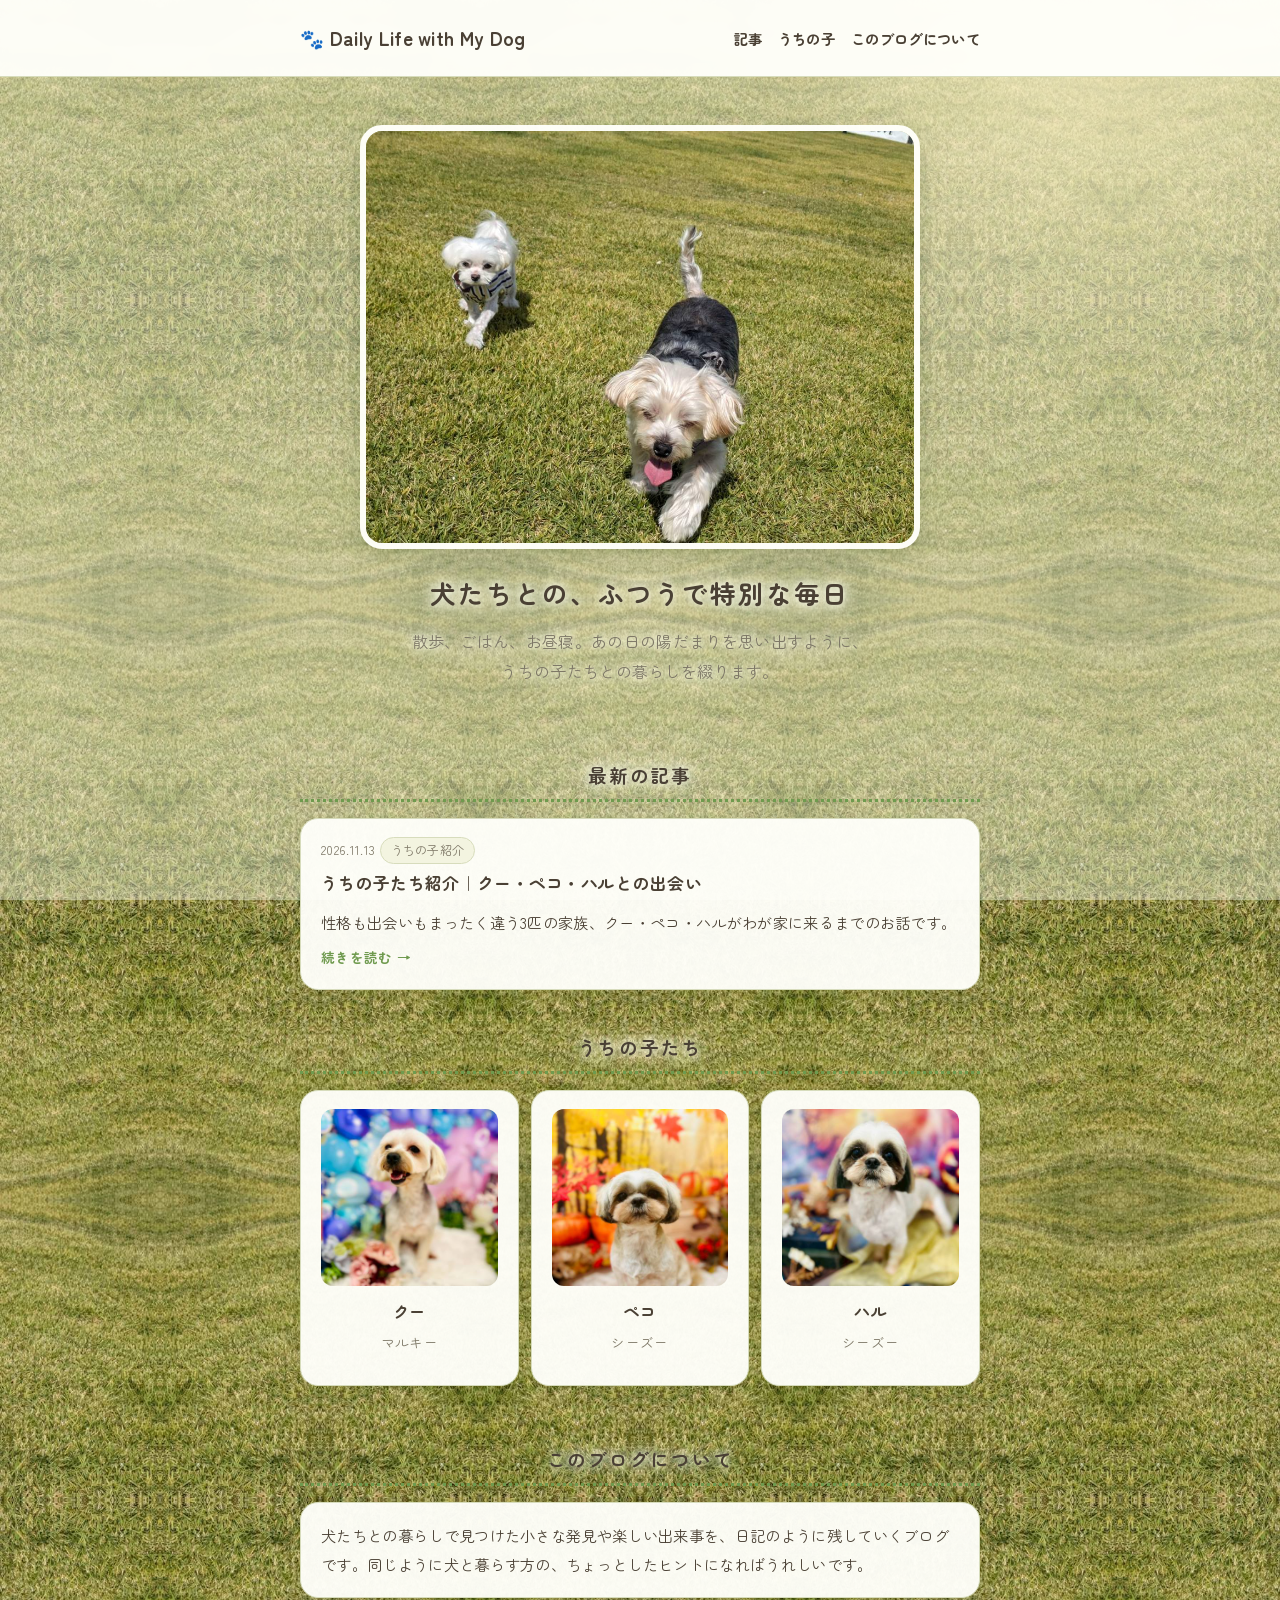
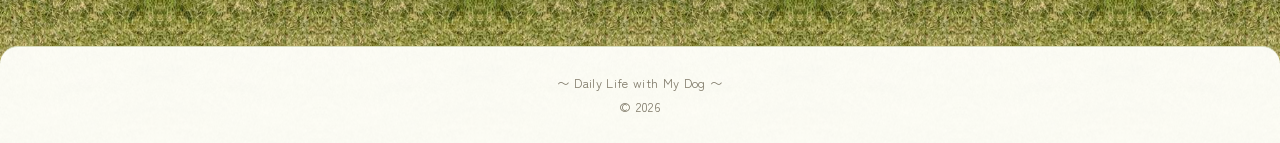
==== commit 5cb2ec57: "Update index.html" ====
--- a/public/index.html
+++ b/public/index.html
@@ -3,14 +3,14 @@
 <head>
 <meta charset="utf-8">
 <meta name="viewport" content="width=device-width, initial-scale=1, viewport-fit=cover">
-<title>わんこ日和 | 犬たちとの暮らしの記録</title>
+<title>Daily Life with My Dog | 犬たちとの暮らしの記録</title>
 <link rel="stylesheet" href="https://fonts.googleapis.com/css2?family=Zen+Maru+Gothic:wght@400;500;700&display=swap">
 <link rel="stylesheet" href="css/style.css">
 </head>
 <body>
 <header>
   <div class="wrap">
-    <a class="logo" href="#top">🐾 わんこ日和</a>
+    <a class="logo" href="#top">🐾 Daily Life with My Dog</a>
     <nav><a href="#posts">記事</a><a href="#dogs">うちの子</a><a href="#about">このブログについて</a></nav>
   </div>
 </header>
@@ -38,7 +38,7 @@
   </div>
 </main>
 
-<footer>〜 わんこ日和 〜<br>© 2026</footer>
+<footer>〜 Daily Life with My Dog 〜<br>© 2026</footer>
 <script src="js/effects.js"></script>
 <script src="js/posts.js"></script>
 </body>
